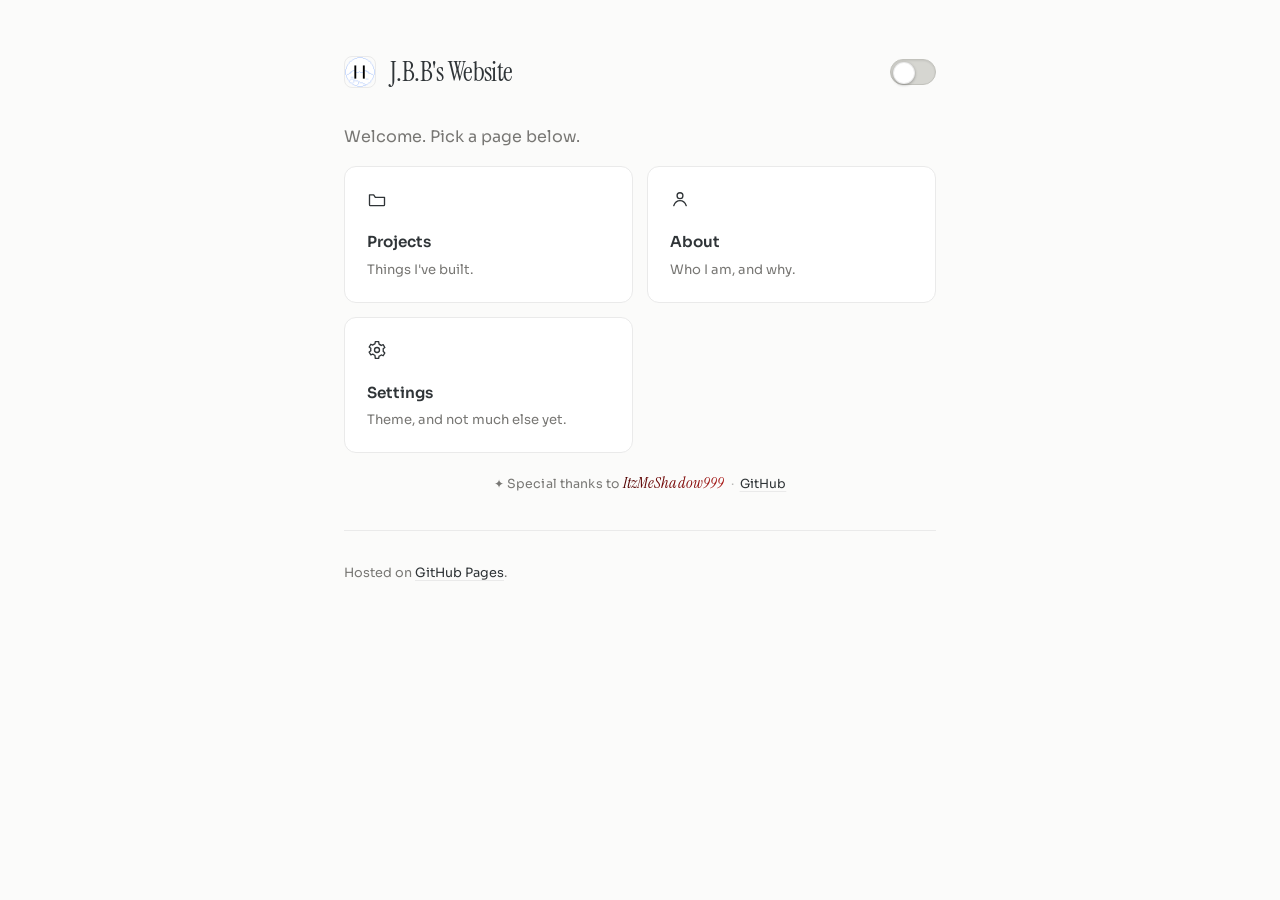
==== index.html @ f695f158 "Update thanks section with new link" ====
<!DOCTYPE html>
<html lang="en">
<head>
    <meta charset="UTF-8">
    <meta name="viewport" content="width=device-width, initial-scale=1">
    <title>J.B.B's Website - Main Page</title>
    <link rel="icon" type="image/x-icon" href="images/favicon.ico">
    <link rel="preconnect" href="https://fonts.googleapis.com">
    <link rel="preconnect" href="https://fonts.gstatic.com" crossorigin>
    <link href="https://fonts.googleapis.com/css2?family=Instrument+Serif&family=Sora:wght@400;500;600&family=JetBrains+Mono&display=swap" rel="stylesheet">
    <link rel="stylesheet" href="style.css">
    <script src="theme.js"></script>
    <noscript><h5>Notice: Scripts are disabled in your browser, this may break the website</h5></noscript>
</head>
<body>
    <div class="wrap">
        <header class="site-header">
            <div class="title-group">
                <img src="images/favicon.ico" alt="J.B.B logo" onclick="goHome()">
                <h1>J.B.B's Website</h1>
            </div>
            <button class="switch" onclick="toggleTheme()" aria-label="Toggle dark theme"></button>
        </header>

        <p class="muted">Welcome. Pick a page below.</p>

        <div class="grid">
            <a class="tile" href="projects/">
                <svg viewBox="0 0 24 24" fill="none" stroke-width="1.6" stroke-linecap="round" stroke-linejoin="round"><path d="M3 7h5l2 3h11v9a1 1 0 0 1-1 1H4a1 1 0 0 1-1-1V7z"/></svg>
                <h3>Projects</h3>
                <p>Things I've built.</p>
            </a>
            <a class="tile" href="about/">
                <svg viewBox="0 0 24 24" fill="none" stroke-width="1.6" stroke-linecap="round" stroke-linejoin="round"><circle cx="12" cy="8" r="3.5"/><path d="M4.5 20c1.5-4 4.5-6 7.5-6s6 2 7.5 6"/></svg>
                <h3>About</h3>
                <p>Who I am, and why.</p>
            </a>
            <a class="tile" href="settings/">
                <svg viewBox="0 0 24 24" fill="none" stroke-width="1.6" stroke-linecap="round" stroke-linejoin="round"><circle cx="12" cy="12" r="3"/><path d="M19.4 13.5a7.7 7.7 0 0 0 0-3l2-1.5-2-3.4-2.3 1a7.6 7.6 0 0 0-2.6-1.5L14 2h-4l-.5 2.6a7.6 7.6 0 0 0-2.6 1.5l-2.3-1-2 3.4 2 1.5a7.7 7.7 0 0 0 0 3l-2 1.5 2 3.4 2.3-1a7.6 7.6 0 0 0 2.6 1.5L10 22h4l.5-2.6a7.6 7.6 0 0 0 2.6-1.5l2.3 1 2-3.4z"/></svg>
                <h3>Settings</h3>
                <p>Theme, and not much else yet.</p>
            </a>
        </div>

        <p class="thanks">✦ Special thanks to <a class="thanks-name" href="https://itzmeshadow.is-a.dev/" target="_blank" rel="noopener">ItzMeShadow999</a> <span class="thanks-sep">·</span> <a class="inline" href="https://github.com/ItzMeShadow999" target="_blank" rel="noopener">GitHub</a></p>

        <hr>
        <p class="muted" style="font-size:.8rem;">Hosted on <a class="inline" href="https://github.com/JohnnyB-Boy">GitHub Pages</a>.</p>
    </div>
</body>
</html>
---- style.css ----
:root{
    --bg:#FBFBFA;
    --surface:#FFFFFF;
    --border:#EAEAEA;
    --text:#2F3437;
    --text-muted:#787774;
    --accent-bg:#111111;
    --accent-bg-hover:#333333;
    --accent-text:#FFFFFF;

    --pastel-blue-bg:#E1F3FE;   --pastel-blue-text:#1F6C9F;
    --pastel-green-bg:#EDF3EC;  --pastel-green-text:#346538;
    --pastel-yellow-bg:#FBF3DB; --pastel-yellow-text:#956400;
    --pastel-red-bg:#FDEBEC;    --pastel-red-text:#9F2F2D;

    --radius:12px;
    --serif:'Instrument Serif', Georgia, serif;
    --sans:'Sora', 'Helvetica Neue', Arial, sans-serif;
    --mono:'JetBrains Mono', 'SF Mono', Consolas, monospace;
}

[data-theme="dark"]{
    --bg:#151514;
    --surface:#1E1E1D;
    --border:#333331;
    --text:#EDEDEA;
    --text-muted:#9B9A96;
    --accent-bg:#F2F2F0;
    --accent-bg-hover:#DADAD6;
    --accent-text:#151514;

    --pastel-blue-bg:rgba(31,108,159,0.22);   --pastel-blue-text:#8CC7F0;
    --pastel-green-bg:rgba(52,101,56,0.22);   --pastel-green-text:#98D19C;
    --pastel-yellow-bg:rgba(149,100,0,0.22);  --pastel-yellow-text:#E9BE66;
    --pastel-red-bg:rgba(159,47,45,0.22);     --pastel-red-text:#F2A19F;
}

*{ box-sizing:border-box; }

html{ background:var(--bg); }

body{
    margin:0;
    background:var(--bg);
    color:var(--text);
    font-family:var(--sans);
    line-height:1.6;
    cursor:default;
    -webkit-font-smoothing:antialiased;
    transition:background .25s ease, color .25s ease;
}

.wrap{
    max-width:640px;
    margin:0 auto;
    padding:56px 24px 80px;
}

.site-header{
    display:flex;
    align-items:center;
    gap:14px;
    margin-bottom:36px;
}
.site-header .title-group{
    display:flex;
    align-items:center;
    gap:14px;
    flex:1;
}
.site-header img{
    width:32px;
    height:32px;
    border-radius:8px;
    cursor:pointer;
    border:1px solid var(--border);
}
.site-header h1{
    font-family:var(--serif);
    font-size:1.7rem;
    font-weight:400;
    letter-spacing:-0.02em;
    line-height:1.1;
    margin:0;
}

nav.pillnav{
    display:flex;
    flex-wrap:wrap;
    gap:8px;
    padding:6px;
    background:var(--surface);
    border:1px solid var(--border);
    border-radius:999px;
    margin-bottom:40px;
}
nav.pillnav a{
    flex:1;
    text-align:center;
    text-decoration:none;
    color:var(--text-muted);
    font-size:.85rem;
    letter-spacing:.02em;
    padding:9px 14px;
    border-radius:999px;
    transition:background .18s ease, color .18s ease;
}
nav.pillnav a:hover{
    background:var(--bg);
    color:var(--text);
}
nav.pillnav a.active{
    background:var(--accent-bg);
    color:var(--accent-text);
}

h2{
    font-family:var(--serif);
    font-weight:400;
    font-size:1.5rem;
    letter-spacing:-0.02em;
    margin:0 0 12px;
}
p{ margin:0 0 16px; color:var(--text); }
p.muted{ color:var(--text-muted); }
a.inline{ color:var(--text); text-decoration:underline; text-decoration-color:var(--border); text-underline-offset:3px; }

.card{
    background:var(--surface);
    border:1px solid var(--border);
    border-radius:var(--radius);
    padding:28px;
    margin-bottom:16px;
}
.grid{
    display:grid;
    grid-template-columns:repeat(2,1fr);
    gap:14px;
    margin-bottom:16px;
}
.tile{
    display:block;
    background:var(--surface);
    border:1px solid var(--border);
    border-radius:var(--radius);
    padding:22px;
    text-decoration:none;
    color:var(--text);
    transition:border-color .18s ease, transform .18s ease;
}
.tile:hover{ border-color:var(--text-muted); transform:translateY(-1px); }
.tile svg{ width:20px; height:20px; margin-bottom:14px; stroke:var(--text); }
.tile h3{ font-family:var(--sans); font-size:.95rem; font-weight:600; margin:0 0 4px; }
.tile p{ font-size:.82rem; color:var(--text-muted); margin:0; }

.btn{
    display:inline-block;
    background:var(--accent-bg);
    color:var(--accent-text);
    border:none;
    font-family:var(--sans);
    font-size:.85rem;
    padding:9px 18px;
    border-radius:6px;
    text-decoration:none;
    cursor:pointer;
    transition:background .18s ease, transform .1s ease;
}
.btn:hover{ background:var(--accent-bg-hover); }
.btn:active{ transform:scale(.98); }
.btn.ghost{
    background:transparent;
    color:var(--text);
    border:1px solid var(--border);
}
.btn.ghost:hover{ background:var(--surface); }

.tags{ display:flex; flex-wrap:wrap; gap:8px; margin-bottom:16px; }
.tag{
    display:inline-flex;
    align-items:center;
    gap:6px;
    text-decoration:none;
    font-family:var(--mono);
    font-size:.72rem;
    letter-spacing:.05em;
    text-transform:uppercase;
    padding:7px 14px;
    border-radius:999px;
    background:var(--pastel-blue-bg);
    color:var(--pastel-blue-text);
}
.tag.green{ background:var(--pastel-green-bg); color:var(--pastel-green-text); }
.tag.yellow{ background:var(--pastel-yellow-bg); color:var(--pastel-yellow-text); }
.tag.red{ background:var(--pastel-red-bg); color:var(--pastel-red-text); }

hr{ border:none; border-top:1px solid var(--border); margin:32px 0; }

.switch-row{ display:flex; align-items:center; justify-content:space-between; }
.switch{
    position:relative;
    width:46px; height:26px;
    background:#D6D6D1;
    border:1px solid #C2C2BC;
    border-radius:999px;
    box-shadow:inset 0 1px 2px rgba(0,0,0,0.08);
    cursor:pointer;
    transition:background .2s ease, border-color .2s ease;
}
.switch:hover{ border-color:#ADADA6; }
.switch::after{
    content:"";
    position:absolute;
    top:2px; left:2px;
    width:20px; height:20px;
    border-radius:50%;
    background:#FFFFFF;
    border:1px solid rgba(0,0,0,0.08);
    box-shadow:0 1px 3px rgba(0,0,0,0.3);
    transition:transform .2s ease;
}
[data-theme="dark"] .switch{
    background:#111111;
    border-color:#3A3A37;
    box-shadow:inset 0 1px 2px rgba(0,0,0,0.4);
}
[data-theme="dark"] .switch:hover{ border-color:#57574F; }
[data-theme="dark"] .switch::after{
    background:#F2F2F0;
    border-color:rgba(0,0,0,0.3);
    transform:translateX(20px);
}

.thanks{
    text-align:center;
    font-size:.78rem;
    color:var(--text-muted);
    letter-spacing:.01em;
    line-height:1.8;
    overflow-wrap:break-word;
}
.thanks-sep{ opacity:.5; margin:0 2px; }
.thanks-name{
    display:inline-block;
    font-family:var(--serif);
    font-style:italic;
    font-size:1rem;
    text-decoration:none;
    padding:0 .12em 0 .02em;
    background:linear-gradient(90deg, #4F0100, #8F0F0D, #DB0E0B, #8F0F0D, #4F0100);
    background-size:300% 100%;
    -webkit-background-clip:text;
    background-clip:text;
    color:transparent;
    animation:thanks-flow 6s linear infinite;
}
@keyframes thanks-flow{
    0%{ background-position:0% 50%; }
    100%{ background-position:300% 50%; }
}
.thanks-name:hover{ text-decoration:underline; text-decoration-color:var(--border); }

.empty{
    text-align:center;
    padding:48px 24px;
    color:var(--text-muted);
    font-size:.9rem;
}

@media (max-width:420px){
    .grid{ grid-template-columns:1fr; }
}
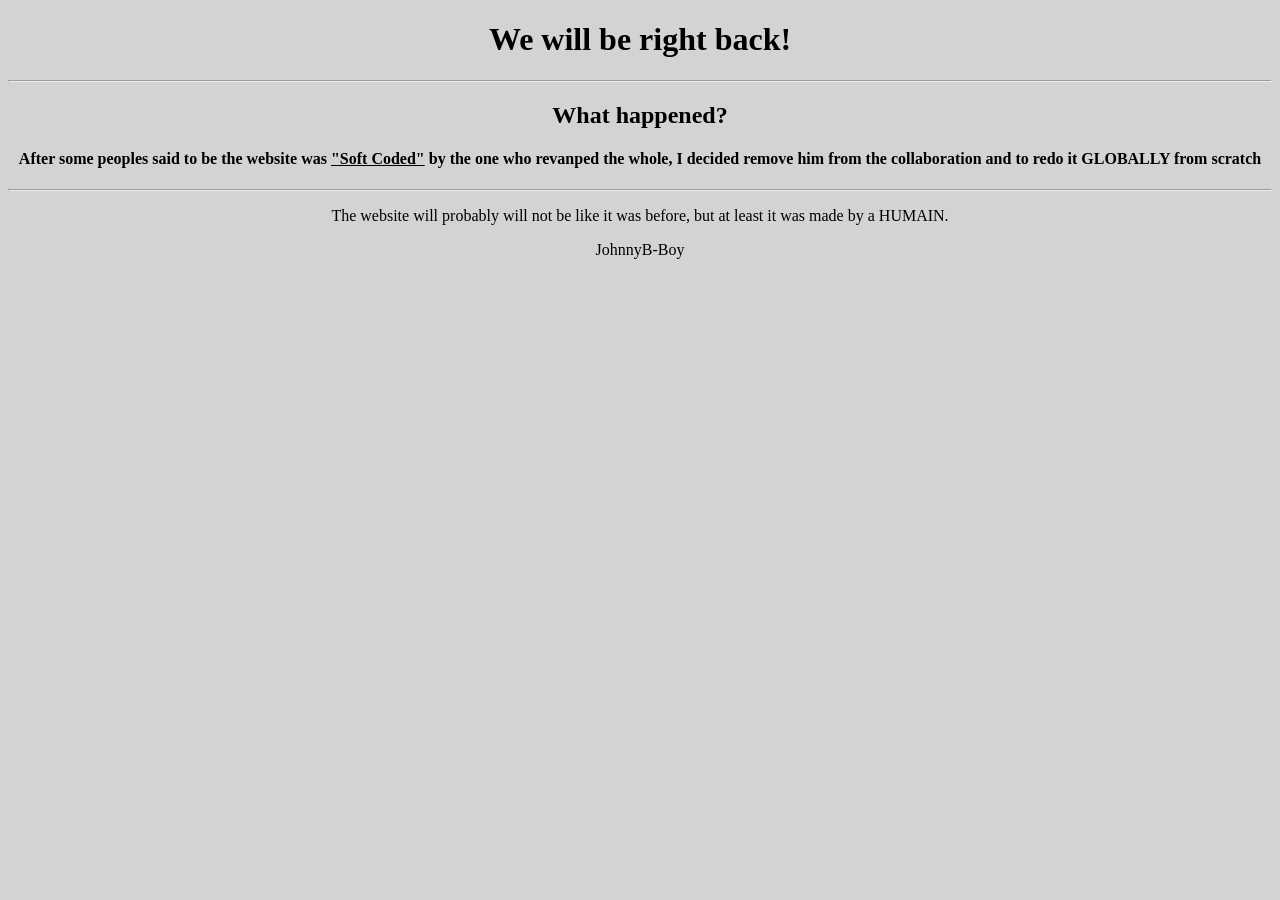
==== commit 5b5d1f0b: "Add a temporary page" ====
--- a/index.html
+++ b/index.html
@@ -1,51 +1,18 @@
 <!DOCTYPE html>
 <html lang="en">
 <head>
-    <meta charset="UTF-8">
-    <meta name="viewport" content="width=device-width, initial-scale=1">
-    <title>J.B.B's Website - Main Page</title>
-    <link rel="icon" type="image/x-icon" href="images/favicon.ico">
-    <link rel="preconnect" href="https://fonts.googleapis.com">
-    <link rel="preconnect" href="https://fonts.gstatic.com" crossorigin>
-    <link href="https://fonts.googleapis.com/css2?family=Instrument+Serif&family=Sora:wght@400;500;600&family=JetBrains+Mono&display=swap" rel="stylesheet">
-    <link rel="stylesheet" href="style.css">
-    <script src="theme.js"></script>
-    <noscript><h5>Notice: Scripts are disabled in your browser, this may break the website</h5></noscript>
+    <script src="scripts.js"></script>
+    <link rel="stylesheet" href="styles.css">
+    <title>J.B.B's Website</title>
 </head>
 <body>
-    <div class="wrap">
-        <header class="site-header">
-            <div class="title-group">
-                <img src="images/favicon.ico" alt="J.B.B logo" onclick="goHome()">
-                <h1>J.B.B's Website</h1>
-            </div>
-            <button class="switch" onclick="toggleTheme()" aria-label="Toggle dark theme"></button>
-        </header>
-
-        <p class="muted">Welcome. Pick a page below.</p>
-
-        <div class="grid">
-            <a class="tile" href="projects/">
-                <svg viewBox="0 0 24 24" fill="none" stroke-width="1.6" stroke-linecap="round" stroke-linejoin="round"><path d="M3 7h5l2 3h11v9a1 1 0 0 1-1 1H4a1 1 0 0 1-1-1V7z"/></svg>
-                <h3>Projects</h3>
-                <p>Things I've built.</p>
-            </a>
-            <a class="tile" href="about/">
-                <svg viewBox="0 0 24 24" fill="none" stroke-width="1.6" stroke-linecap="round" stroke-linejoin="round"><circle cx="12" cy="8" r="3.5"/><path d="M4.5 20c1.5-4 4.5-6 7.5-6s6 2 7.5 6"/></svg>
-                <h3>About</h3>
-                <p>Who I am, and why.</p>
-            </a>
-            <a class="tile" href="settings/">
-                <svg viewBox="0 0 24 24" fill="none" stroke-width="1.6" stroke-linecap="round" stroke-linejoin="round"><circle cx="12" cy="12" r="3"/><path d="M19.4 13.5a7.7 7.7 0 0 0 0-3l2-1.5-2-3.4-2.3 1a7.6 7.6 0 0 0-2.6-1.5L14 2h-4l-.5 2.6a7.6 7.6 0 0 0-2.6 1.5l-2.3-1-2 3.4 2 1.5a7.7 7.7 0 0 0 0 3l-2 1.5 2 3.4 2.3-1a7.6 7.6 0 0 0 2.6 1.5L10 22h4l.5-2.6a7.6 7.6 0 0 0 2.6-1.5l2.3 1 2-3.4z"/></svg>
-                <h3>Settings</h3>
-                <p>Theme, and not much else yet.</p>
-            </a>
-        </div>
-
-        <p class="thanks">✦ Special thanks to <a class="thanks-name" href="https://itzmeshadow.is-a.dev/" target="_blank" rel="noopener">ItzMeShadow999</a> <span class="thanks-sep">·</span> <a class="inline" href="https://github.com/ItzMeShadow999" target="_blank" rel="noopener">GitHub</a></p>
-
+    <class id="text">
+        <h1>We will be right back!</h1>
+        <hr><h2>What happened?</h2>
+        <h4>After some peoples said to be the website was <u>"Soft Coded"</u> by the one who revanped the whole, I decided remove him from the collaboration and to redo it GLOBALLY from scratch</h4>
         <hr>
-        <p class="muted" style="font-size:.8rem;">Hosted on <a class="inline" href="https://github.com/JohnnyB-Boy">GitHub Pages</a>.</p>
-    </div>
+        <p>The website will probably will not be like it was before, but at least it was made by a HUMAIN.</p>
+        <p>JohnnyB-Boy</p>
+    </class>
 </body>
-</html>
+</html>
--- a/styles.css
+++ b/styles.css
@@ -0,0 +1,4 @@
+body{
+    background-color: lightgray;
+    text-align: center;
+}
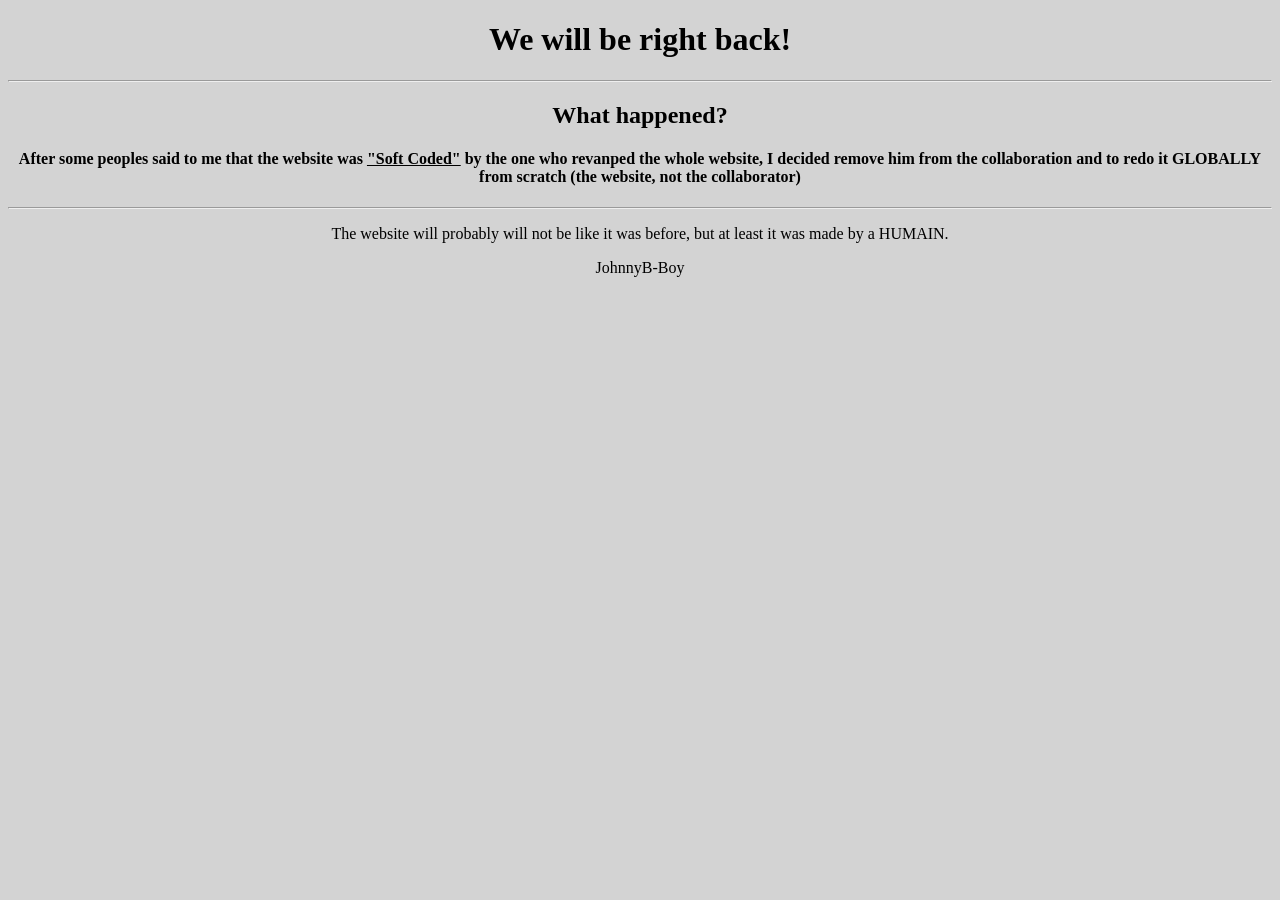
==== commit 90fea53f: "." ====
--- a/index.html
+++ b/index.html
@@ -9,7 +9,7 @@
     <class id="text">
         <h1>We will be right back!</h1>
         <hr><h2>What happened?</h2>
-        <h4>After some peoples said to be the website was <u>"Soft Coded"</u> by the one who revanped the whole, I decided remove him from the collaboration and to redo it GLOBALLY from scratch</h4>
+        <h4>After some peoples said to me that the website was <u>"Soft Coded"</u> by the one who revanped the whole website, I decided remove him from the collaboration and to redo it GLOBALLY from scratch (the website, not the collaborator)</h4>
         <hr>
         <p>The website will probably will not be like it was before, but at least it was made by a HUMAIN.</p>
         <p>JohnnyB-Boy</p>
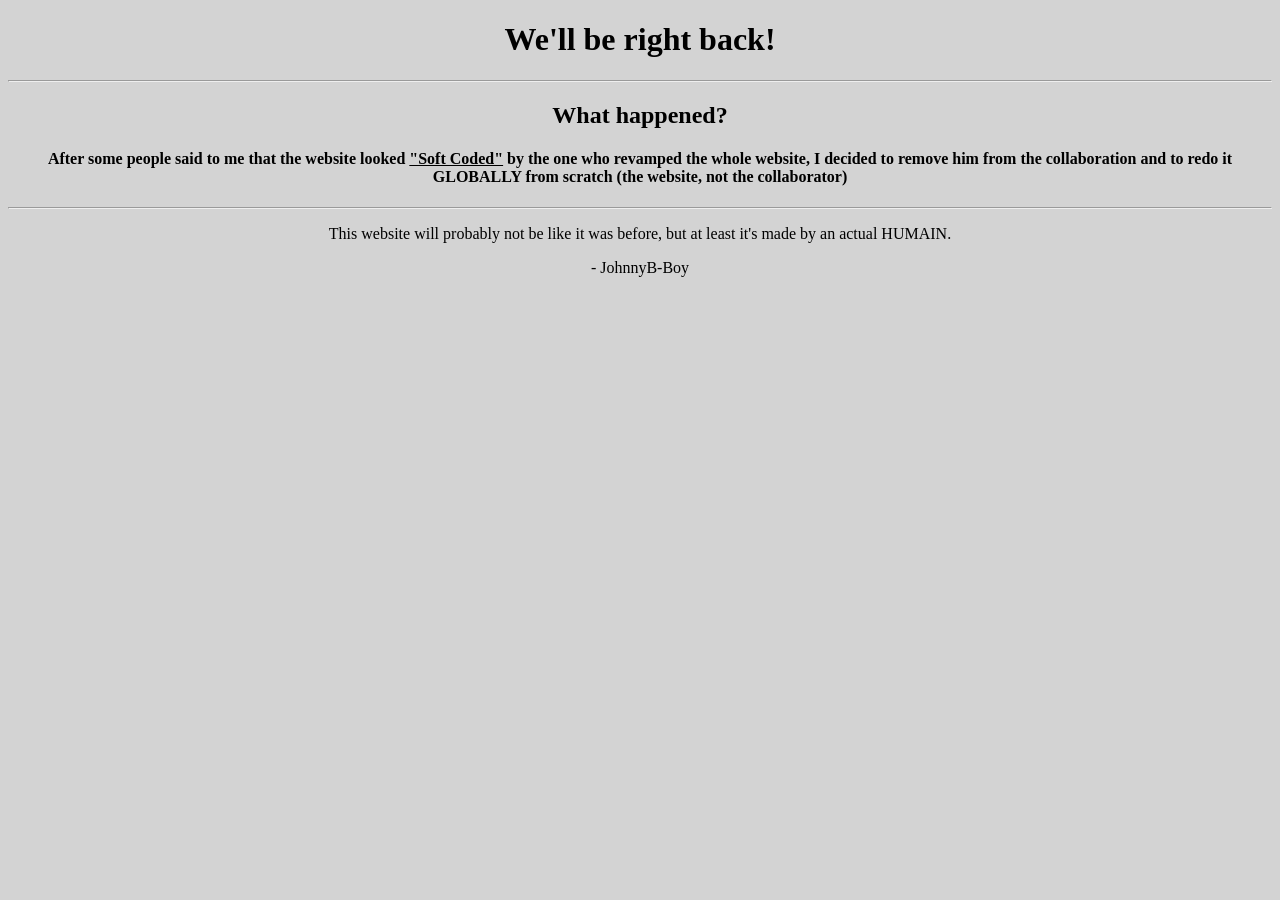
==== commit b9a80901: "2026-11-19 - Fixing Typo errors and adding a description to the page" ====
--- a/index.html
+++ b/index.html
@@ -4,15 +4,16 @@
     <script src="scripts.js"></script>
     <link rel="stylesheet" href="styles.css">
     <title>J.B.B's Website</title>
+    <meta name="description" content="We'll be right back!">
 </head>
 <body>
     <class id="text">
-        <h1>We will be right back!</h1>
+        <h1>We'll be right back!</h1>
         <hr><h2>What happened?</h2>
-        <h4>After some peoples said to me that the website was <u>"Soft Coded"</u> by the one who revanped the whole website, I decided remove him from the collaboration and to redo it GLOBALLY from scratch (the website, not the collaborator)</h4>
+        <h4>After some people said to me that the website looked <u>"Soft Coded"</u> by the one who revamped the whole website, I decided to remove him from the collaboration and to redo it GLOBALLY from scratch (the website, not the collaborator)</h4>
         <hr>
-        <p>The website will probably will not be like it was before, but at least it was made by a HUMAIN.</p>
-        <p>JohnnyB-Boy</p>
+        <p>This website will probably not be like it was before, but at least it's made by an actual HUMAIN.</p>
+        <p>- JohnnyB-Boy</p>
     </class>
 </body>
 </html>
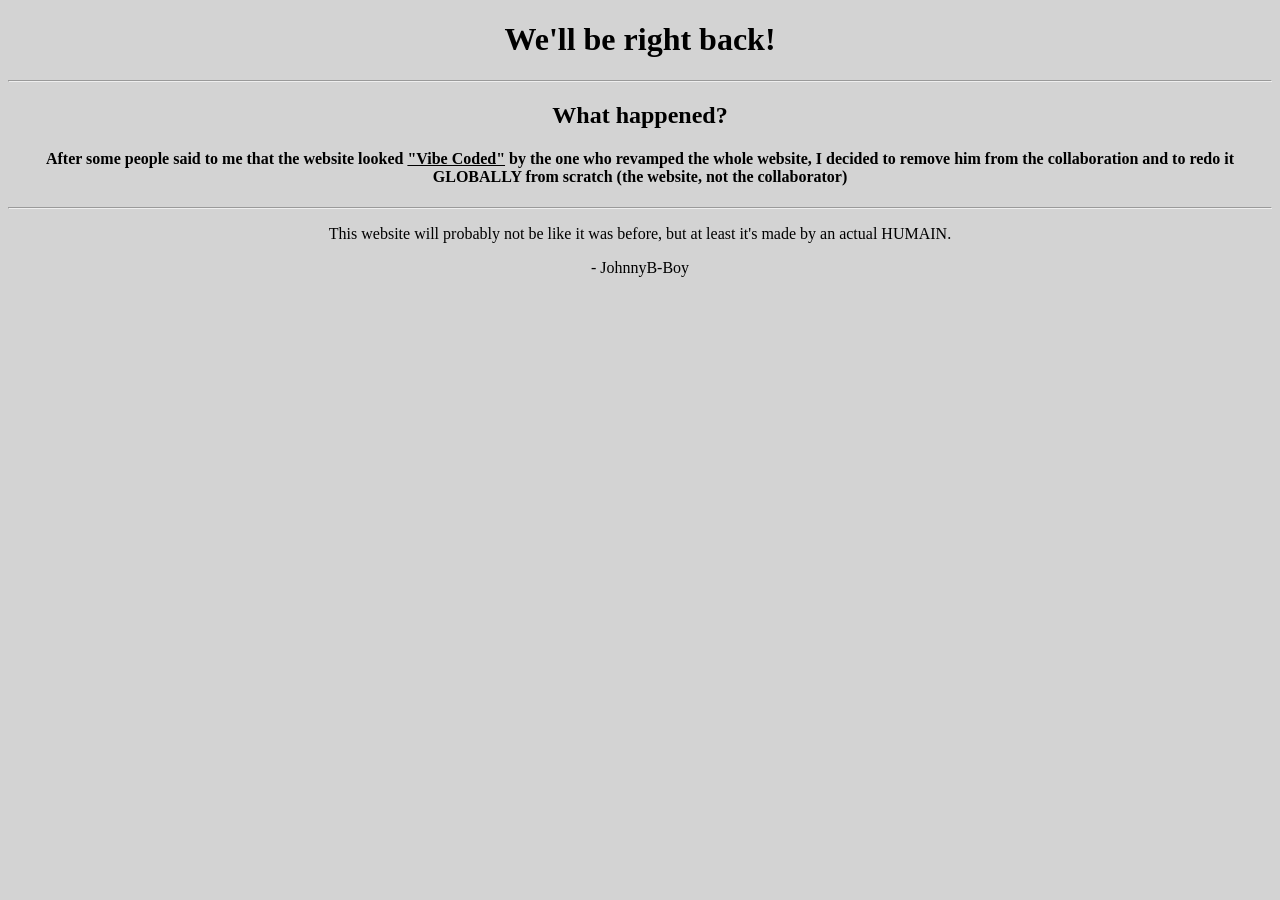
==== commit 31b65414: "2026-11-19 - put "Vibe Coded" instead of "Soft coded"" ====
--- a/index.html
+++ b/index.html
@@ -10,7 +10,7 @@
     <class id="text">
         <h1>We'll be right back!</h1>
         <hr><h2>What happened?</h2>
-        <h4>After some people said to me that the website looked <u>"Soft Coded"</u> by the one who revamped the whole website, I decided to remove him from the collaboration and to redo it GLOBALLY from scratch (the website, not the collaborator)</h4>
+        <h4>After some people said to me that the website looked <u>"Vibe Coded"</u> by the one who revamped the whole website, I decided to remove him from the collaboration and to redo it GLOBALLY from scratch (the website, not the collaborator)</h4>
         <hr>
         <p>This website will probably not be like it was before, but at least it's made by an actual HUMAIN.</p>
         <p>- JohnnyB-Boy</p>
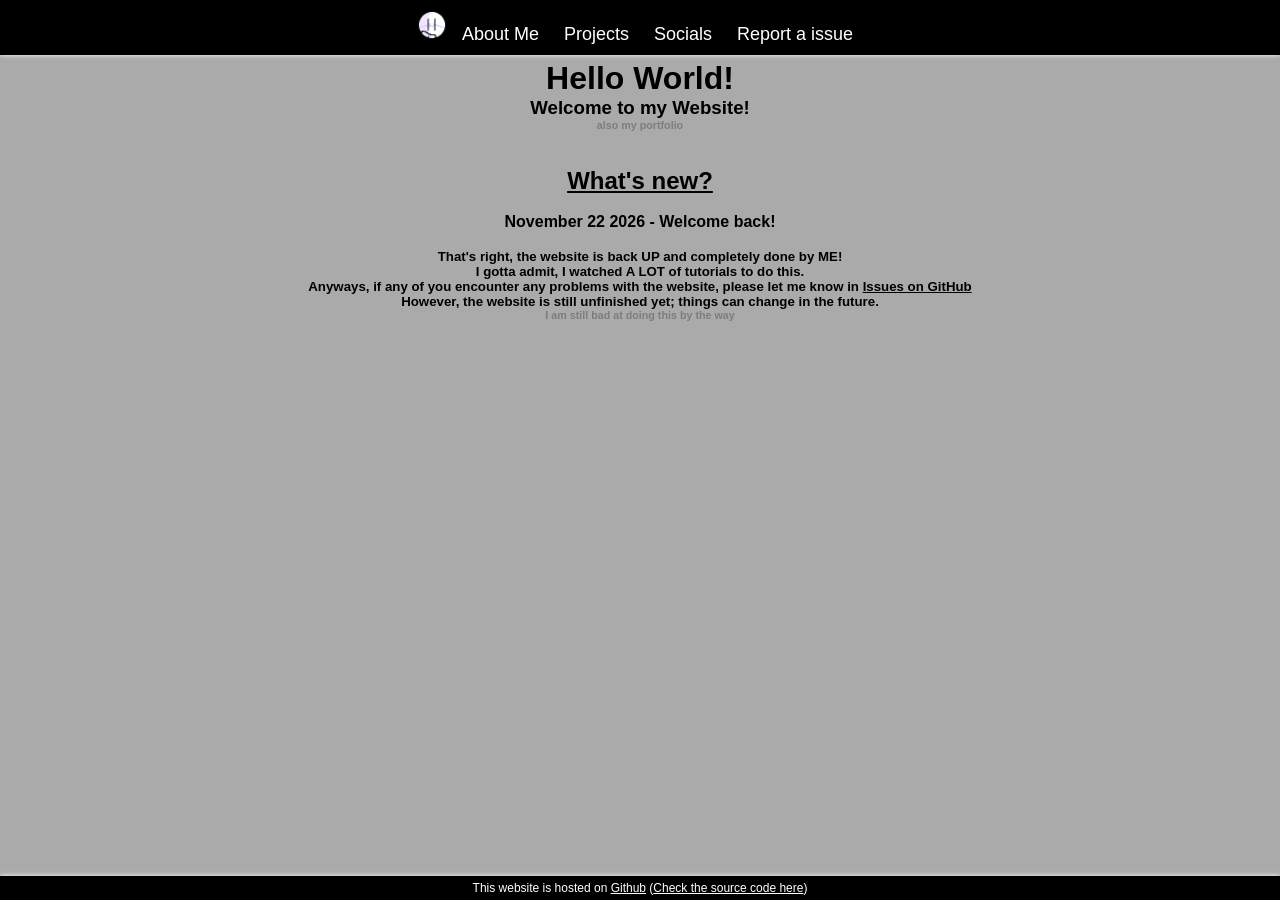
==== commit 0e34809e: "22-11-2026 - The website is back on!" ====
--- a/index.html
+++ b/index.html
@@ -1,19 +1,39 @@
 <!DOCTYPE html>
 <html lang="en">
-<head>
-    <script src="scripts.js"></script>
-    <link rel="stylesheet" href="styles.css">
-    <title>J.B.B's Website</title>
-    <meta name="description" content="We'll be right back!">
-</head>
-<body>
-    <class id="text">
-        <h1>We'll be right back!</h1>
-        <hr><h2>What happened?</h2>
-        <h4>After some people said to me that the website looked <u>"Vibe Coded"</u> by the one who revamped the whole website, I decided to remove him from the collaboration and to redo it GLOBALLY from scratch (the website, not the collaborator)</h4>
-        <hr>
-        <p>This website will probably not be like it was before, but at least it's made by an actual HUMAIN.</p>
-        <p>- JohnnyB-Boy</p>
-    </class>
-</body>
+    <head>
+        <script src="scripts.js"></script>
+        <link rel="stylesheet" href="style.css">
+        <link rel="icon" type="image/x-icon" href="images\favicon.ico">
+        <meta name="description" content="Welcome to my website/portfolio!">
+        <title>J.B.B's Website</title>
+    </head>
+    <body>
+        <header>
+            <nav>
+                <div id="buttonz">
+                    <img src="images/favicon.ico" id="hicon" onclick="loadpage('https://johnnyb-boy.github.io')">
+                    <li onclick="loadpage('Aboutme')">About Me</li>
+                    <li onclick="loadpage('Projects')">Projects</li>
+                    <li onclick="loadpage('Socials')">Socials</li>
+                    <li onclick="loadpage('https://github.com/johnnyb-boy/johnnyb-boy.github.io/issues')">Report a issue</li>
+                </div>
+            </nav>
+        </header>
+
+        <div id="heart">
+            <h1>Hello World!</h1>
+            <h3>Welcome to my Website!</h3>
+            <h6 id="portext">also my portfolio</h6><br><br>
+            <h2><u>What's new?</u></h2><br>
+            <h4>November 22 2026 - Welcome back!</h4><br>
+            <h5>That's right, the website is back UP and completely done by ME!<br>I gotta admit, I watched A LOT of tutorials to do this.<br>Anyways, if any of you encounter any problems with the website, please let me know in <a href="https://github.com/johnnyb-boy/johnnyb-boy.github.io/issues">Issues on GitHub</a><br>However, the website is still unfinished yet; things can change in the future.</h5>
+            <h6 id="portext">I am still bad at doing this by the way</h6>
+        </div>
+        
+        <footer>
+            <nav>
+                <li>This website is hosted on <a href="https://github.com/">Github</a> (<a href="https://github.com/johnnyb-boy/johnnyb-boy.github.io/">Check the source code here</a>)</li>
+            </nav>
+        </footer>
+    </body>
 </html>
--- a/style.css
+++ b/style.css
@@ -0,0 +1,87 @@
+body{
+    background-color: rgb(170, 170, 170);
+    padding-top: 60px;
+    padding-bottom: 40px;
+}
+
+*{
+    padding: 0;
+    margin: 0;
+}
+
+header{
+    position: fixed;
+    top: 0px;
+    width: 100%;
+    background-color: black;
+    color: white;
+    text-align: center;
+    font-family:'Trebuchet MS', 'Lucida Sans Unicode', 'Lucida Grande', 'Lucida Sans', Arial, sans-serif;
+    padding: 10px 0px;
+    font-size: 18px;
+    box-shadow: 0px 0px 5px;
+}
+
+footer{
+    position: fixed;
+    bottom: 0px;
+    width: 100%;
+    background-color: black;
+    color: white;
+    text-align: center;
+    font-family:'Trebuchet MS', 'Lucida Sans Unicode', 'Lucida Grande', 'Lucida Sans', Arial, sans-serif;
+    padding: 5px 0px;
+    font-size: 12px;
+    box-shadow: 0px 0px 5px;
+    
+}
+
+li{
+    display: inline;
+    list-style: none;
+    padding: 0px 10px;
+}
+
+a {
+    color: inherit;
+    text-decoration: underline;
+}
+
+#hicon{
+    width: 30px;
+    height: 30px;
+    display: inline;
+}
+
+#buttonz{
+    cursor: pointer;
+}
+
+#heart{
+    font-family:Verdana, Geneva, Tahoma, sans-serif;
+    font-size: auto;
+    text-align: center;
+}
+
+#portext{
+    color: rgb(125, 125, 125);
+}
+
+#socialicons{
+    width: 30px;
+    height: 30px;
+    cursor: pointer;
+}
+
+#clickable{
+    cursor: pointer;
+}
+
+
+
+
+#projlist{
+    background-color: black;
+    width: 90%;
+    height: 90%;
+}
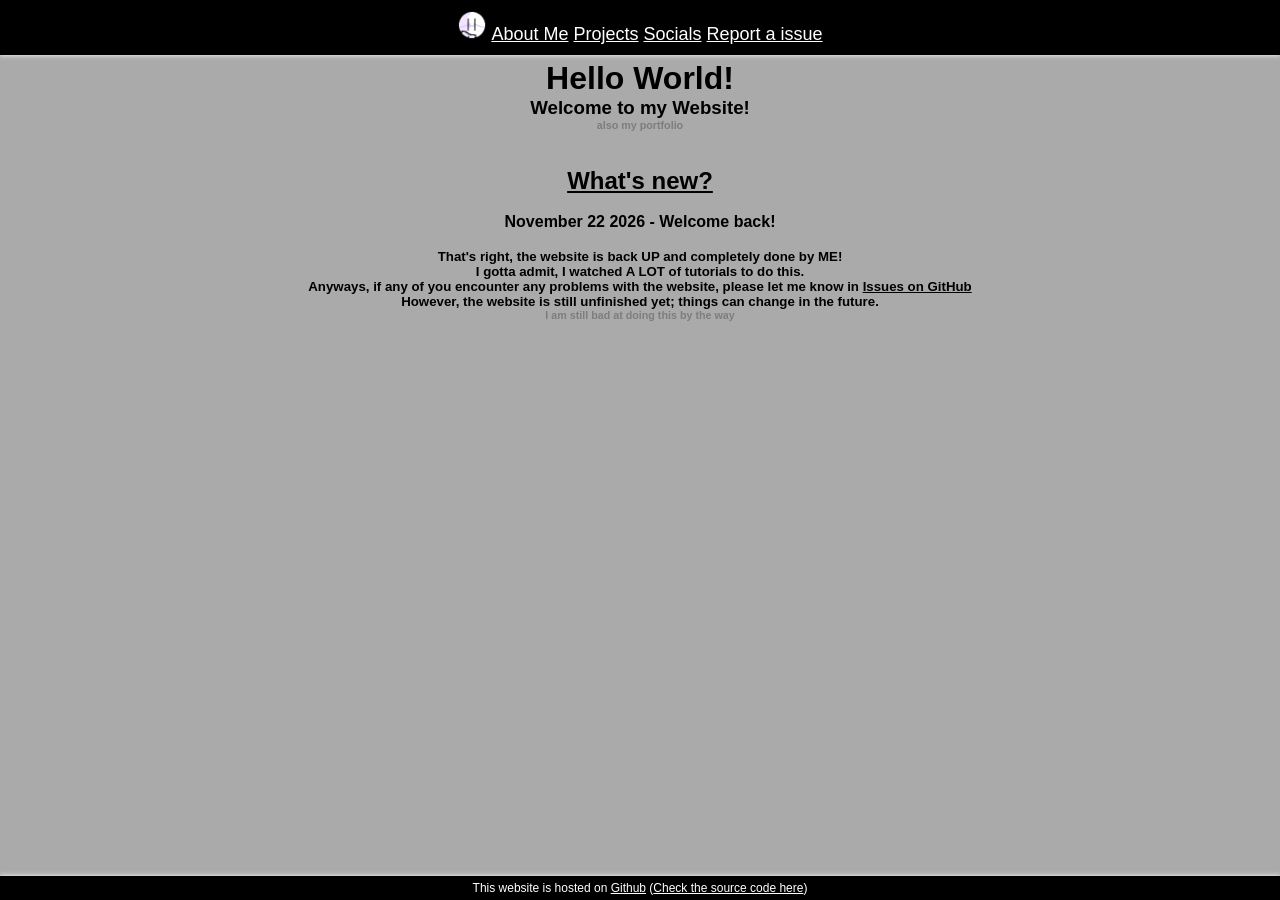
==== commit a7982330: "Fix a issue with the buttons" ====
--- a/index.html
+++ b/index.html
@@ -12,10 +12,10 @@
             <nav>
                 <div id="buttonz">
                     <img src="images/favicon.ico" id="hicon" onclick="loadpage('https://johnnyb-boy.github.io')">
-                    <li onclick="loadpage('Aboutme')">About Me</li>
-                    <li onclick="loadpage('Projects')">Projects</li>
-                    <li onclick="loadpage('Socials')">Socials</li>
-                    <li onclick="loadpage('https://github.com/johnnyb-boy/johnnyb-boy.github.io/issues')">Report a issue</li>
+                    <a onclick="loadpage('Aboutme')">About Me</a>
+                    <a onclick="loadpage('Projects')">Projects</a>
+                    <a onclick="loadpage('Socials')">Socials</a>
+                    <a onclick="loadpage('https://github.com/johnnyb-boy/johnnyb-boy.github.io/issues')">Report a issue</a>
                 </div>
             </nav>
         </header>
